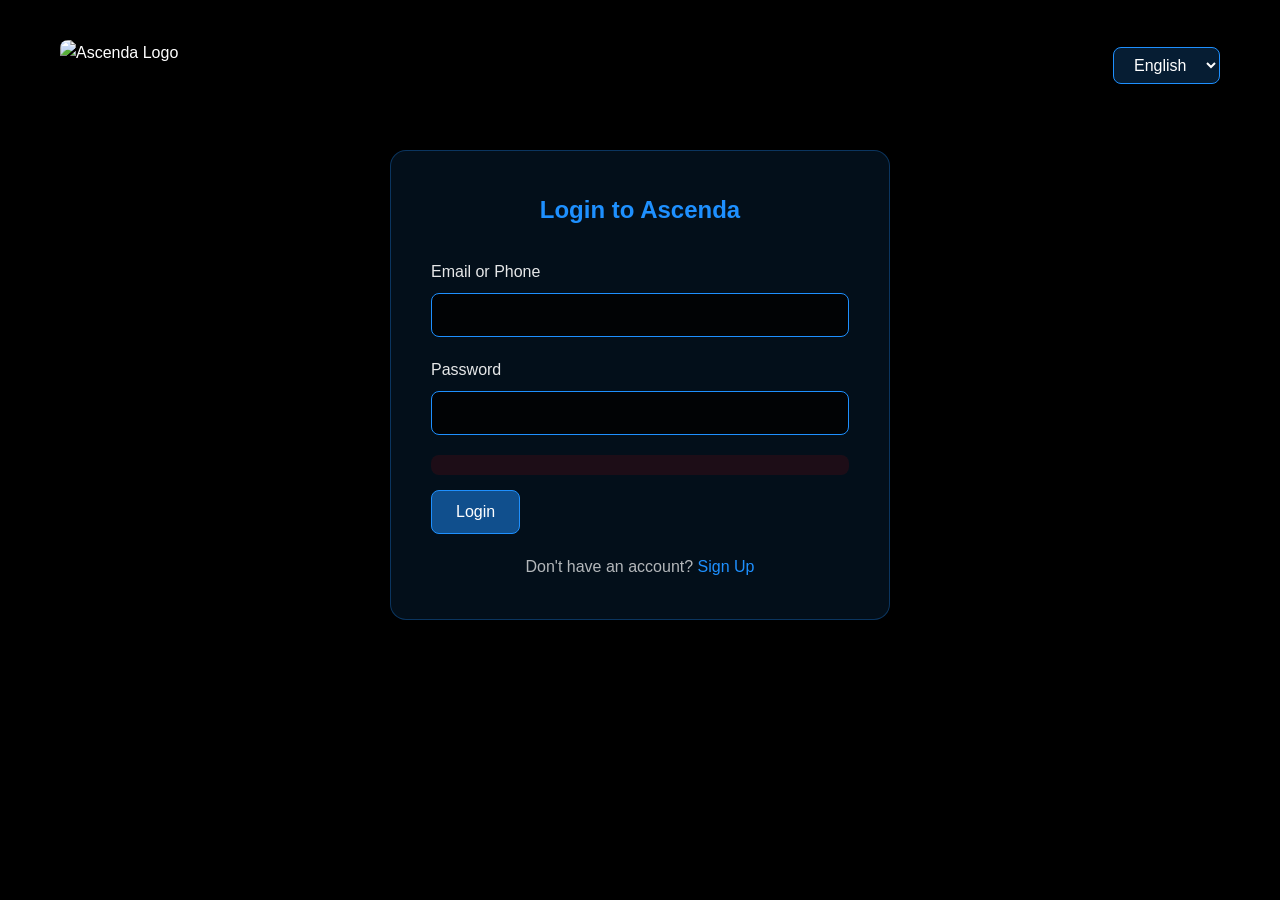
==== login.html @ f7abdd56 "Add files via upload" ====
<!DOCTYPE html>
<html lang="en">
<head>
    <meta charset="UTF-8">
    <meta name="viewport" content="width=device-width, initial-scale=1.0">
    <title>Login - Ascenda Marketplace</title>
    <link rel="stylesheet" href="style.css">
</head>
<body>
    <div class="container">
        <nav class="navbar">
            <img src="https://images.unsplash.com/photo-1612831663458-bde950c9763d?w=200" alt="Ascenda Logo" class="logo">
            <div class="nav-right">
                <select id="languageToggle" class="language-select">
                    <option value="en">English</option>
                    <option value="am">አማርኛ</option>
                </select>
            </div>
        </nav>

        <div class="form-container">
            <h2 id="loginTitle">Login to Ascenda</h2>
            <form id="loginForm">
                <div class="form-group">
                    <label for="emailOrPhone" id="emailOrPhoneLabel">Email or Phone</label>
                    <input type="text" id="emailOrPhone" required>
                </div>
                <div class="form-group">
                    <label for="password" id="loginPasswordLabel">Password</label>
                    <input type="password" id="password" required>
                </div>
                <div id="loginError" class="error-message"></div>
                <button type="submit" class="btn btn-primary" id="loginSubmitBtn">Login</button>
            </form>
            <p class="form-footer">
                <span id="noAccountText">Don't have an account?</span> <a href="signup.html" id="signupLink">Sign Up</a>
            </p>
        </div>
    </div>
    <script src="script.js"></script>
</body>
</html>
---- style.css ----
* {
    margin: 0;
    padding: 0;
    box-sizing: border-box;
    transition: all 0.3s ease;
}

body {
    background-color: #000000;
    color: #ffffff;
    font-family: -apple-system, BlinkMacSystemFont, 'Segoe UI', Roboto, Oxygen, Ubuntu, sans-serif;
    line-height: 1.6;
}

.container {
    max-width: 1200px;
    margin: 0 auto;
    padding: 20px;
}

/* Navigation */
.navbar {
    display: flex;
    justify-content: space-between;
    align-items: center;
    padding: 20px 0;
    margin-bottom: 40px;
}

.logo {
    height: 50px;
    width: auto;
    border-radius: 8px;
    transition: transform 0.3s ease;
}

.logo:hover {
    transform: scale(1.05);
    box-shadow: 0 0 20px rgba(30, 144, 255, 0.5);
}

.nav-right {
    display: flex;
    gap: 20px;
    align-items: center;
}

.profile-icon {
    width: 40px;
    height: 40px;
    border-radius: 50%;
    cursor: pointer;
    border: 2px solid transparent;
}

.profile-icon:hover {
    border-color: #1E90FF;
    transform: scale(1.1);
    box-shadow: 0 0 15px rgba(30, 144, 255, 0.5);
}

/* Language Select */
.language-select {
    background: rgba(30, 144, 255, 0.2);
    color: white;
    border: 1px solid #1E90FF;
    padding: 8px 16px;
    border-radius: 8px;
    cursor: pointer;
    font-size: 16px;
}

.language-select:hover {
    background: rgba(30, 144, 255, 0.4);
    box-shadow: 0 0 15px rgba(30, 144, 255, 0.3);
}

.language-select option {
    background: #000000;
    color: white;
}

/* Buttons */
.btn {
    padding: 12px 24px;
    border: none;
    border-radius: 8px;
    font-size: 16px;
    cursor: pointer;
    text-decoration: none;
    display: inline-block;
    transition: all 0.3s ease;
}

.btn-primary {
    background: rgba(30, 144, 255, 0.5);
    color: white;
    border: 1px solid #1E90FF;
}

.btn-primary:hover {
    background: rgba(30, 144, 255, 0.7);
    transform: scale(1.05);
    box-shadow: 0 0 20px rgba(30, 144, 255, 0.5);
}

.btn-secondary {
    background: transparent;
    color: white;
    border: 1px solid #1E90FF;
}

.btn-secondary:hover {
    background: rgba(30, 144, 255, 0.3);
    transform: scale(1.05);
    box-shadow: 0 0 20px rgba(30, 144, 255, 0.3);
}

.btn-outline {
    background: transparent;
    color: white;
    border: 1px solid white;
}

.btn-outline:hover {
    background: rgba(255, 255, 255, 0.1);
    transform: scale(1.05);
    box-shadow: 0 0 20px rgba(255, 255, 255, 0.3);
}

.btn-logout {
    background: rgba(255, 0, 0, 0.3);
    color: white;
    border: 1px solid #ff4444;
    padding: 8px 16px;
    border-radius: 8px;
    cursor: pointer;
}

.btn-logout:hover {
    background: rgba(255, 0, 0, 0.5);
    box-shadow: 0 0 15px rgba(255, 0, 0, 0.3);
}

/* Hero Section */
.hero {
    min-height: 500px;
    background-size: cover;
    background-position: center;
    border-radius: 16px;
    display: flex;
    align-items: center;
    justify-content: center;
    text-align: center;
    margin-bottom: 60px;
    position: relative;
    overflow: hidden;
}

.hero::before {
    content: '';
    position: absolute;
    top: 0;
    left: 0;
    right: 0;
    bottom: 0;
    background: rgba(30, 144, 255, 0.2);
    pointer-events: none;
}

.hero-content {
    position: relative;
    z-index: 1;
    padding: 40px;
}

.hero h1 {
    font-size: 48px;
    margin-bottom: 20px;
    text-shadow: 0 0 20px rgba(30, 144, 255, 0.5);
}

.hero h2 {
    font-size: 32px;
    margin-bottom: 20px;
    color: rgba(255, 255, 255, 0.9);
}

.hero p {
    font-size: 18px;
    margin-bottom: 30px;
    max-width: 600px;
    margin-left: auto;
    margin-right: auto;
}

.cta-buttons {
    display: flex;
    gap: 20px;
    justify-content: center;
    flex-wrap: wrap;
}

/* Features */
.features {
    display: grid;
    grid-template-columns: repeat(auto-fit, minmax(250px, 1fr));
    gap: 30px;
    margin-top: 60px;
}

.feature-card {
    background: rgba(30, 144, 255, 0.1);
    border: 1px solid rgba(30, 144, 255, 0.3);
    border-radius: 12px;
    padding: 30px;
    text-align: center;
    transition: all 0.3s ease;
}

.feature-card:hover {
    transform: translateY(-10px) scale(1.02);
    background: rgba(30, 144, 255, 0.2);
    box-shadow: 0 10px 30px rgba(30, 144, 255, 0.3);
    border-color: #1E90FF;
}

.feature-card h3 {
    font-size: 24px;
    margin-bottom: 15px;
    color: #1E90FF;
}

/* Forms */
.form-container {
    max-width: 500px;
    margin: 0 auto;
    background: rgba(30, 144, 255, 0.1);
    border: 1px solid rgba(30, 144, 255, 0.3);
    border-radius: 16px;
    padding: 40px;
}

.form-container h2 {
    text-align: center;
    margin-bottom: 30px;
    color: #1E90FF;
}

.form-group {
    margin-bottom: 20px;
}

.form-group label {
    display: block;
    margin-bottom: 8px;
    color: rgba(255, 255, 255, 0.9);
}

.form-group input,
.form-group select,
.form-group textarea {
    width: 100%;
    padding: 12px;
    background: rgba(0, 0, 0, 0.8);
    border: 1px solid #1E90FF;
    border-radius: 8px;
    color: white;
    font-size: 16px;
}

.form-group input:focus,
.form-group select:focus,
.form-group textarea:focus {
    outline: none;
    border-color: #1E90FF;
    box-shadow: 0 0 20px rgba(30, 144, 255, 0.5);
    background: rgba(0, 0, 0, 0.9);
}

.radio-group {
    display: flex;
    gap: 20px;
}

.radio-group label {
    display: flex;
    align-items: center;
    gap: 8px;
    cursor: pointer;
}

.radio-group input[type="radio"] {
    width: auto;
    margin-right: 5px;
}

/* Dashboard */
.dashboard {
    padding: 20px 0;
}

.profile-summary {
    background: rgba(30, 144, 255, 0.15);
    border: 1px solid #1E90FF;
    border-radius: 16px;
    padding: 30px;
    margin-bottom: 40px;
    text-align: center;
    transition: all 0.3s ease;
}

.profile-summary:hover {
    box-shadow: 0 0 30px rgba(30, 144, 255, 0.3);
    transform: scale(1.02);
}

.profile-summary h3 {
    font-size: 28px;
    margin-bottom: 15px;
    color: #1E90FF;
}

.dashboard-grid {
    display: grid;
    grid-template-columns: repeat(auto-fit, minmax(250px, 1fr));
    gap: 30px;
}

.dashboard-card {
    background: rgba(30, 144, 255, 0.1);
    border: 1px solid rgba(30, 144, 255, 0.3);
    border-radius: 12px;
    padding: 40px 20px;
    text-align: center;
    text-decoration: none;
    color: white;
    transition: all 0.3s ease;
}

.dashboard-card:hover {
    transform: scale(1.05);
    background: rgba(30, 144, 255, 0.2);
    box-shadow: 0 0 30px rgba(30, 144, 255, 0.4);
    border-color: #1E90FF;
}

.dashboard-card h4 {
    font-size: 20px;
    margin-bottom: 10px;
}

/* Products Grid */
.products-header {
    display: flex;
    justify-content: space-between;
    align-items: center;
    margin-bottom: 30px;
}

.products-grid {
    display: grid;
    grid-template-columns: repeat(auto-fill, minmax(280px, 1fr));
    gap: 30px;
}

.product-card {
    background: rgba(30, 144, 255, 0.1);
    border: 1px solid rgba(30, 144, 255, 0.3);
    border-radius: 12px;
    overflow: hidden;
    transition: all 0.3s ease;
}

.product-card:hover {
    transform: scale(1.03);
    box-shadow: 0 0 30px rgba(30, 144, 255, 0.4);
    border-color: #1E90FF;
}

.product-image {
    width: 100%;
    height: 200px;
    object-fit: cover;
}

.product-info {
    padding: 20px;
}

.product-info h3 {
    margin-bottom: 10px;
    color: #1E90FF;
}

.product-category {
    color: rgba(255, 255, 255, 0.6);
    font-size: 14px;
    margin-bottom: 10px;
}

.product-price {
    font-size: 20px;
    font-weight: bold;
    color: #1E90FF;
    margin: 15px 0;
}

.product-actions {
    display: flex;
    gap: 10px;
    margin-top: 15px;
}

.product-actions button {
    flex: 1;
    padding: 8px;
    background: rgba(30, 144, 255, 0.2);
    border: 1px solid #1E90FF;
    color: white;
    border-radius: 6px;
    cursor: pointer;
    transition: all 0.3s ease;
}

.product-actions button:hover {
    background: rgba(30, 144, 255, 0.4);
    transform: scale(1.05);
}

/* Marketplace Filters */
.marketplace-filters {
    margin-bottom: 30px;
}

.filter-group {
    display: flex;
    justify-content: space-between;
    align-items: center;
    flex-wrap: wrap;
    gap: 20px;
    margin-top: 20px;
}

.category-tabs {
    display: flex;
    gap: 10px;
    flex-wrap: wrap;
}

.filter-btn {
    padding: 8px 16px;
    background: rgba(30, 144, 255, 0.1);
    border: 1px solid #1E90FF;
    color: white;
    border-radius: 20px;
    cursor: pointer;
    transition: all 0.3s ease;
}

.filter-btn:hover,
.filter-btn.active {
    background: rgba(30, 144, 255, 0.4);
    transform: scale(1.05);
    box-shadow: 0 0 15px rgba(30, 144, 255, 0.3);
}

.sort-select {
    padding: 8px 16px;
    background: rgba(30, 144, 255, 0.1);
    border: 1px solid #1E90FF;
    color: white;
    border-radius: 8px;
    cursor: pointer;
}

/* Modal */
.modal {
    display: none;
    position: fixed;
    z-index: 1000;
    left: 0;
    top: 0;
    width: 100%;
    height: 100%;
    background-color: rgba(0, 0, 0, 0.9);
    animation: fadeIn 0.3s ease;
}

@keyframes fadeIn {
    from { opacity: 0; }
    to { opacity: 1; }
}

.modal-content {
    background: #000000;
    border: 2px solid #1E90FF;
    border-radius: 16px;
    margin: 5% auto;
    padding: 30px;
    width: 90%;
    max-width: 600px;
    position: relative;
    animation: slideIn 0.3s ease;
}

@keyframes slideIn {
    from {
        transform: translateY(-50px);
        opacity: 0;
    }
    to {
        transform: translateY(0);
        opacity: 1;
    }
}

.modal-lg {
    max-width: 800px;
}

.close {
    color: #1E90FF;
    float: right;
    font-size: 28px;
    font-weight: bold;
    cursor: pointer;
    transition: all 0.3s ease;
}

.close:hover {
    color: white;
    transform: scale(1.2);
}

/* Profile Page */
.profile-container {
    max-width: 800px;
    margin: 0 auto;
}

.profile-header {
    text-align: center;
    margin-bottom: 40px;
}

.profile-image-large {
    width: 150px;
    height: 150px;
    border-radius: 50%;
    border: 3px solid #1E90FF;
    margin-bottom: 20px;
    transition: all 0.3s ease;
}

.profile-image-large:hover {
    transform: scale(1.05);
    box-shadow: 0 0 30px rgba(30, 144, 255, 0.5);
}

.profile-details {
    background: rgba(30, 144, 255, 0.1);
    border: 1px solid #1E90FF;
    border-radius: 16px;
    padding: 30px;
    margin-bottom: 30px;
}

.detail-item {
    padding: 15px 0;
    border-bottom: 1px solid rgba(30, 144, 255, 0.3);
}

.detail-item:last-child {
    border-bottom: none;
}

.balance-highlight {
    background: rgba(30, 144, 255, 0.2);
    padding: 20px;
    border-radius: 8px;
    text-align: center;
    font-size: 20px;
}

.transaction-history {
    background: rgba(30, 144, 255, 0.1);
    border: 1px solid #1E90FF;
    border-radius: 16px;
    padding: 30px;
    margin-bottom: 30px;
}

.transaction-history h3 {
    margin-bottom: 20px;
    color: #1E90FF;
}

.transaction-item {
    padding: 15px;
    border-bottom: 1px solid rgba(30, 144, 255, 0.3);
    display: flex;
    justify-content: space-between;
}

.transaction-item:last-child {
    border-bottom: none;
}

/* Error Message */
.error-message {
    color: #ff4444;
    margin-bottom: 15px;
    text-align: center;
    padding: 10px;
    background: rgba(255, 0, 0, 0.1);
    border-radius: 8px;
}

/* Form Footer */
.form-footer {
    text-align: center;
    margin-top: 20px;
    color: rgba(255, 255, 255, 0.7);
}

.form-footer a {
    color: #1E90FF;
    text-decoration: none;
}

.form-footer a:hover {
    text-decoration: underline;
}

/* Responsive Design */
@media (max-width: 768px) {
    .hero h1 {
        font-size: 36px;
    }
    
    .hero h2 {
        font-size: 24px;
    }
    
    .navbar {
        flex-direction: column;
        gap: 20px;
    }
    
    .nav-right {
        width: 100%;
        justify-content: center;
    }
    
    .cta-buttons {
        flex-direction: column;
    }
    
    .btn {
        width: 100%;
        text-align: center;
    }
    
    .filter-group {
        flex-direction: column;
        align-items: stretch;
    }
    
    .category-tabs {
        justify-content: center;
    }
    
    .modal-content {
        width: 95%;
        margin: 10% auto;
        padding: 20px;
    }
}

/* Smooth Scroll */
html {
    scroll-behavior: smooth;
}

/* Custom Scrollbar */
::-webkit-scrollbar {
    width: 10px;
}

::-webkit-scrollbar-track {
    background: #000000;
}

::-webkit-scrollbar-thumb {
    background: #1E90FF;
    border-radius: 5px;
}

::-webkit-scrollbar-thumb:hover {
    background: rgba(30, 144, 255, 0.7);
}
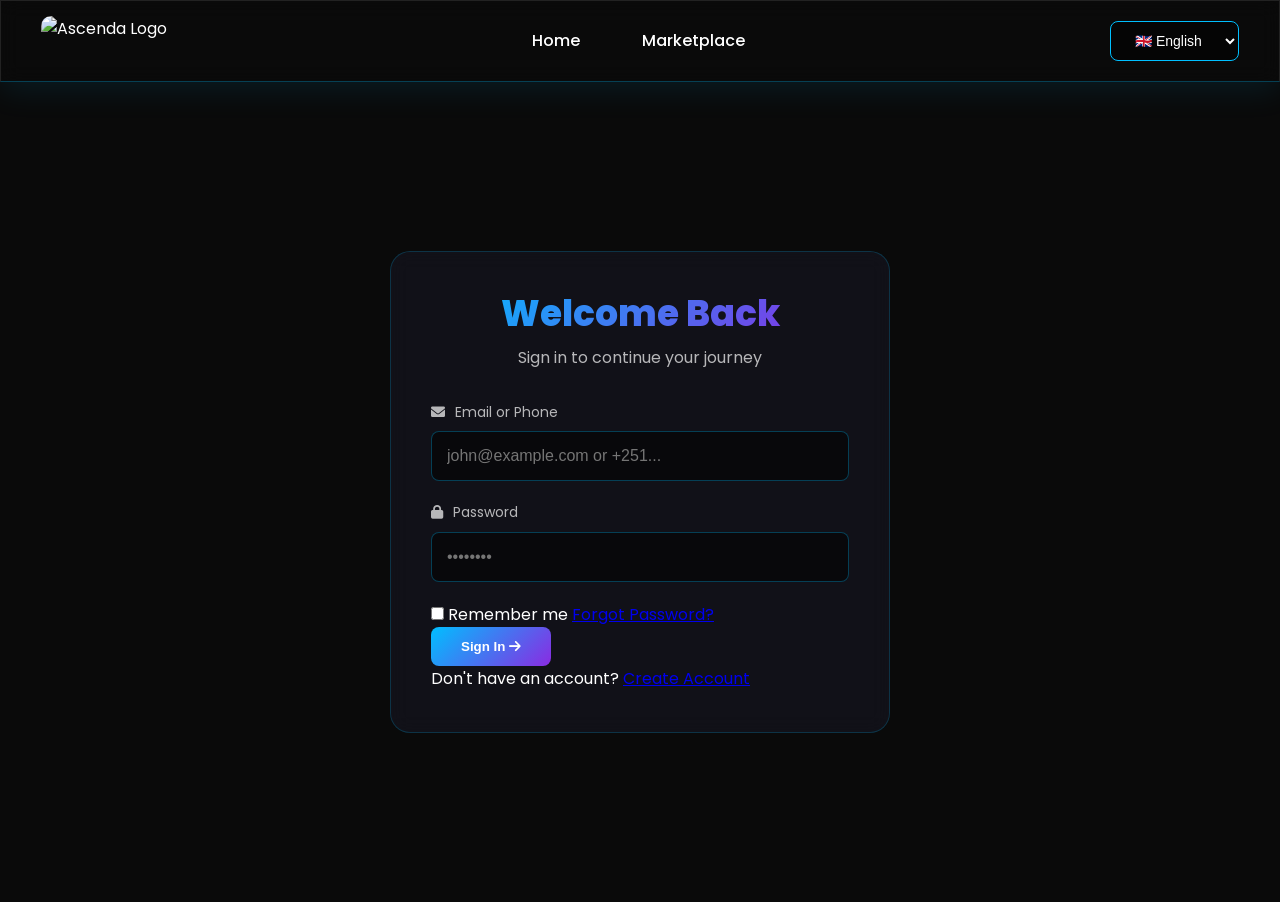
==== commit 01cc9953: "Add files via upload" ====
--- a/login.html
+++ b/login.html
@@ -5,38 +5,74 @@
     <meta name="viewport" content="width=device-width, initial-scale=1.0">
     <title>Login - Ascenda Marketplace</title>
     <link rel="stylesheet" href="style.css">
+    <link href="https://fonts.googleapis.com/css2?family=Poppins:wght@300;400;600;700;800&display=swap" rel="stylesheet">
+    <link rel="stylesheet" href="https://cdnjs.cloudflare.com/ajax/libs/font-awesome/6.0.0/css/all.min.css">
 </head>
-<body>
-    <div class="container">
-        <nav class="navbar">
-            <img src="https://images.unsplash.com/photo-1612831663458-bde950c9763d?w=200" alt="Ascenda Logo" class="logo">
+<body class="dark-theme">
+    <div class="gradient-bg"></div>
+
+    <nav class="navbar glass-effect">
+        <div class="nav-container">
+            <img src="https://images.unsplash.com/photo-1612831663458-bde950c9763d?w=200" alt="Ascenda Logo" class="logo neon-hover">
+            <div class="nav-links">
+                <a href="index.html" class="nav-link">Home</a>
+                <a href="marketplace.html" class="nav-link">Marketplace</a>
+            </div>
             <div class="nav-right">
-                <select id="languageToggle" class="language-select">
-                    <option value="en">English</option>
-                    <option value="am">አማርኛ</option>
+                <select id="languageToggle" class="neon-select">
+                    <option value="en">🇬🇧 English</option>
+                    <option value="am">🇪🇹 አማርኛ</option>
                 </select>
             </div>
-        </nav>
+        </div>
+    </nav>
 
-        <div class="form-container">
-            <h2 id="loginTitle">Login to Ascenda</h2>
-            <form id="loginForm">
+    <div class="auth-container">
+        <div class="auth-card futuristic-card">
+            <div class="auth-header">
+                <h1 class="gradient-text" id="loginTitle">Welcome Back</h1>
+                <p id="loginSubtitle">Sign in to continue your journey</p>
+            </div>
+
+            <form id="loginForm" class="auth-form">
                 <div class="form-group">
-                    <label for="emailOrPhone" id="emailOrPhoneLabel">Email or Phone</label>
-                    <input type="text" id="emailOrPhone" required>
+                    <label for="emailOrPhone">
+                        <i class="fas fa-envelope"></i>
+                        <span id="emailOrPhoneLabel">Email or Phone</span>
+                    </label>
+                    <input type="text" id="emailOrPhone" placeholder="john@example.com or +251..." required class="neon-input">
                 </div>
+
                 <div class="form-group">
-                    <label for="password" id="loginPasswordLabel">Password</label>
-                    <input type="password" id="password" required>
+                    <label for="password">
+                        <i class="fas fa-lock"></i>
+                        <span id="loginPasswordLabel">Password</span>
+                    </label>
+                    <input type="password" id="password" placeholder="••••••••" required class="neon-input">
                 </div>
+
+                <div class="form-options">
+                    <label class="checkbox-container">
+                        <input type="checkbox">
+                        <span id="rememberMe">Remember me</span>
+                    </label>
+                    <a href="#" class="neon-link" id="forgotPassword">Forgot Password?</a>
+                </div>
+
                 <div id="loginError" class="error-message"></div>
-                <button type="submit" class="btn btn-primary" id="loginSubmitBtn">Login</button>
+
+                <button type="submit" class="neon-btn-glow full-width" id="loginSubmitBtn">
+                    Sign In <i class="fas fa-arrow-right"></i>
+                </button>
+
+                <p class="auth-footer">
+                    <span id="noAccount">Don't have an account?</span>
+                    <a href="signup.html" class="neon-link" id="signupLink">Create Account</a>
+                </p>
             </form>
-            <p class="form-footer">
-                <span id="noAccountText">Don't have an account?</span> <a href="signup.html" id="signupLink">Sign Up</a>
-            </p>
         </div>
     </div>
+
     <script src="script.js"></script>
 </body>
 </html>
--- a/style.css
+++ b/style.css
@@ -1,387 +1,481 @@
+/* ===== FUTURISTIC THEME - ASCENDA MARKETPLACE ===== */
+:root {
+    --bg-dark: #0a0a0a;
+    --bg-darker: #050505;
+    --neon-blue: #00BFFF;
+    --neon-purple: #8A2BE2;
+    --neon-glow-blue: rgba(0, 191, 255, 0.3);
+    --neon-glow-purple: rgba(138, 43, 226, 0.3);
+    --card-bg: rgba(20, 20, 30, 0.7);
+    --text-primary: #ffffff;
+    --text-secondary: rgba(255, 255, 255, 0.7);
+    --gradient-1: linear-gradient(135deg, #00BFFF, #8A2BE2);
+    --gradient-2: linear-gradient(45deg, #8A2BE2, #00BFFF);
+    --glass-bg: rgba(255, 255, 255, 0.05);
+    --glass-border: rgba(255, 255, 255, 0.1);
+}
+
+/* ===== Global Styles ===== */
 * {
     margin: 0;
     padding: 0;
     box-sizing: border-box;
-    transition: all 0.3s ease;
 }
 
 body {
-    background-color: #000000;
-    color: #ffffff;
-    font-family: -apple-system, BlinkMacSystemFont, 'Segoe UI', Roboto, Oxygen, Ubuntu, sans-serif;
+    font-family: 'Poppins', 'Montserrat', sans-serif;
+    background-color: var(--bg-dark);
+    color: var(--text-primary);
     line-height: 1.6;
-}
-
-.container {
-    max-width: 1200px;
+    overflow-x: hidden;
+    position: relative;
+    min-height: 100vh;
+}
+
+/* Animated Gradient Background */
+.gradient-bg {
+    position: fixed;
+    top: 0;
+    left: 0;
+    width: 100%;
+    height: 100%;
+    z-index: -1;
+    overflow: hidden;
+}
+
+.gradient-sphere {
+    position: absolute;
+    width: 800px;
+    height: 800px;
+    background: radial-gradient(circle, rgba(0,191,255,0.1) 0%, rgba(138,43,226,0.05) 50%, transparent 70%);
+    border-radius: 50%;
+    top: -200px;
+    right: -200px;
+    animation: floatSphere 20s ease-in-out infinite;
+}
+
+.gradient-sphere-2 {
+    position: absolute;
+    width: 600px;
+    height: 600px;
+    background: radial-gradient(circle, rgba(138,43,226,0.1) 0%, rgba(0,191,255,0.05) 50%, transparent 70%);
+    border-radius: 50%;
+    bottom: -100px;
+    left: -100px;
+    animation: floatSphere 15s ease-in-out infinite reverse;
+}
+
+@keyframes floatSphere {
+    0%, 100% { transform: translate(0, 0) scale(1); }
+    25% { transform: translate(50px, 50px) scale(1.1); }
+    50% { transform: translate(100px, -50px) scale(0.9); }
+    75% { transform: translate(-50px, 100px) scale(1.05); }
+}
+
+/* ===== Glass Effect & Cards ===== */
+.glass-effect {
+    background: var(--glass-bg);
+    backdrop-filter: blur(10px);
+    border: 1px solid var(--glass-border);
+    box-shadow: 0 8px 32px 0 rgba(0, 191, 255, 0.1);
+}
+
+.futuristic-card {
+    background: var(--card-bg);
+    backdrop-filter: blur(10px);
+    border: 1px solid rgba(0, 191, 255, 0.2);
+    border-radius: 20px;
+    padding: 30px;
+    transition: all 0.4s ease;
+    position: relative;
+    overflow: hidden;
+}
+
+.futuristic-card::before {
+    content: '';
+    position: absolute;
+    top: -2px;
+    left: -2px;
+    right: -2px;
+    bottom: -2px;
+    background: var(--gradient-1);
+    border-radius: 22px;
+    opacity: 0;
+    z-index: -1;
+    transition: opacity 0.4s ease;
+}
+
+.futuristic-card:hover {
+    transform: translateY(-10px) scale(1.02);
+    border-color: transparent;
+    box-shadow: 0 0 30px var(--neon-glow-blue), 0 0 60px var(--neon-glow-purple);
+}
+
+.futuristic-card:hover::before {
+    opacity: 1;
+}
+
+/* ===== Navigation ===== */
+.navbar {
+    position: sticky;
+    top: 0;
+    z-index: 1000;
+    padding: 15px 0;
+    backdrop-filter: blur(10px);
+    background: rgba(10, 10, 10, 0.8);
+    border-bottom: 1px solid rgba(0, 191, 255, 0.3);
+}
+
+.nav-container {
+    max-width: 1400px;
     margin: 0 auto;
-    padding: 20px;
-}
-
-/* Navigation */
-.navbar {
     display: flex;
     justify-content: space-between;
     align-items: center;
-    padding: 20px 0;
-    margin-bottom: 40px;
+    padding: 0 40px;
 }
 
 .logo {
     height: 50px;
-    width: auto;
-    border-radius: 8px;
-    transition: transform 0.3s ease;
-}
-
-.logo:hover {
+    border-radius: 10px;
+    transition: all 0.3s ease;
+}
+
+.neon-hover:hover {
+    filter: drop-shadow(0 0 20px var(--neon-blue));
     transform: scale(1.05);
-    box-shadow: 0 0 20px rgba(30, 144, 255, 0.5);
-}
-
-.nav-right {
-    display: flex;
-    gap: 20px;
-    align-items: center;
-}
-
-.profile-icon {
-    width: 40px;
-    height: 40px;
-    border-radius: 50%;
-    cursor: pointer;
-    border: 2px solid transparent;
-}
-
-.profile-icon:hover {
-    border-color: #1E90FF;
-    transform: scale(1.1);
-    box-shadow: 0 0 15px rgba(30, 144, 255, 0.5);
-}
-
-/* Language Select */
-.language-select {
-    background: rgba(30, 144, 255, 0.2);
-    color: white;
-    border: 1px solid #1E90FF;
+}
+
+.nav-links {
+    display: flex;
+    gap: 30px;
+}
+
+.nav-link {
+    color: var(--text-primary);
+    text-decoration: none;
+    font-weight: 500;
     padding: 8px 16px;
     border-radius: 8px;
-    cursor: pointer;
-    font-size: 16px;
-}
-
-.language-select:hover {
-    background: rgba(30, 144, 255, 0.4);
-    box-shadow: 0 0 15px rgba(30, 144, 255, 0.3);
-}
-
-.language-select option {
-    background: #000000;
+    transition: all 0.3s ease;
+    position: relative;
+}
+
+.nav-link::after {
+    content: '';
+    position: absolute;
+    bottom: 0;
+    left: 50%;
+    transform: translateX(-50%);
+    width: 0;
+    height: 2px;
+    background: var(--gradient-1);
+    transition: width 0.3s ease;
+}
+
+.nav-link:hover::after,
+.nav-link.active::after {
+    width: 80%;
+}
+
+.nav-link:hover,
+.nav-link.active {
+    color: var(--neon-blue);
+    text-shadow: 0 0 10px var(--neon-blue);
+}
+
+/* ===== Neon Buttons ===== */
+.neon-btn {
+    background: transparent;
+    border: 2px solid var(--neon-blue);
+    color: var(--neon-blue);
+    padding: 10px 24px;
+    border-radius: 8px;
+    font-weight: 600;
+    text-decoration: none;
+    transition: all 0.3s ease;
+    display: inline-block;
+}
+
+.neon-btn:hover {
+    background: var(--neon-blue);
+    color: var(--bg-dark);
+    box-shadow: 0 0 30px var(--neon-blue);
+    transform: scale(1.05);
+}
+
+.neon-btn-glow {
+    background: var(--gradient-1);
+    border: none;
     color: white;
-}
-
-/* Buttons */
-.btn {
-    padding: 12px 24px;
-    border: none;
+    padding: 12px 30px;
     border-radius: 8px;
-    font-size: 16px;
-    cursor: pointer;
+    font-weight: 600;
     text-decoration: none;
+    transition: all 0.3s ease;
     display: inline-block;
-    transition: all 0.3s ease;
-}
-
-.btn-primary {
-    background: rgba(30, 144, 255, 0.5);
-    color: white;
-    border: 1px solid #1E90FF;
-}
-
-.btn-primary:hover {
-    background: rgba(30, 144, 255, 0.7);
-    transform: scale(1.05);
-    box-shadow: 0 0 20px rgba(30, 144, 255, 0.5);
-}
-
-.btn-secondary {
-    background: transparent;
-    color: white;
-    border: 1px solid #1E90FF;
-}
-
-.btn-secondary:hover {
-    background: rgba(30, 144, 255, 0.3);
-    transform: scale(1.05);
-    box-shadow: 0 0 20px rgba(30, 144, 255, 0.3);
-}
-
-.btn-outline {
-    background: transparent;
-    color: white;
-    border: 1px solid white;
-}
-
-.btn-outline:hover {
-    background: rgba(255, 255, 255, 0.1);
-    transform: scale(1.05);
-    box-shadow: 0 0 20px rgba(255, 255, 255, 0.3);
-}
-
-.btn-logout {
-    background: rgba(255, 0, 0, 0.3);
-    color: white;
-    border: 1px solid #ff4444;
-    padding: 8px 16px;
-    border-radius: 8px;
-    cursor: pointer;
-}
-
-.btn-logout:hover {
-    background: rgba(255, 0, 0, 0.5);
-    box-shadow: 0 0 15px rgba(255, 0, 0, 0.3);
-}
-
-/* Hero Section */
-.hero {
-    min-height: 500px;
-    background-size: cover;
-    background-position: center;
-    border-radius: 16px;
-    display: flex;
-    align-items: center;
-    justify-content: center;
-    text-align: center;
-    margin-bottom: 60px;
     position: relative;
     overflow: hidden;
 }
 
-.hero::before {
+.neon-btn-glow::before {
     content: '';
     position: absolute;
     top: 0;
+    left: -100%;
+    width: 100%;
+    height: 100%;
+    background: linear-gradient(90deg, transparent, rgba(255,255,255,0.2), transparent);
+    transition: left 0.5s ease;
+}
+
+.neon-btn-glow:hover {
+    transform: scale(1.05);
+    box-shadow: 0 0 30px var(--neon-blue), 0 0 60px var(--neon-purple);
+}
+
+.neon-btn-glow:hover::before {
+    left: 100%;
+}
+
+.neon-btn-outline {
+    background: transparent;
+    border: 2px solid transparent;
+    border-image: var(--gradient-1);
+    border-image-slice: 1;
+    color: white;
+    padding: 10px 24px;
+    border-radius: 8px;
+    font-weight: 600;
+    text-decoration: none;
+    transition: all 0.3s ease;
+    display: inline-block;
+}
+
+.neon-btn-outline:hover {
+    border-color: var(--neon-blue);
+    box-shadow: 0 0 20px var(--neon-blue);
+    transform: scale(1.05);
+}
+
+/* ===== Hero Section ===== */
+.hero-section {
+    max-width: 1400px;
+    margin: 40px auto;
+    padding: 0 40px;
+    display: grid;
+    grid-template-columns: 1fr 1fr;
+    gap: 60px;
+    align-items: center;
+}
+
+.hero-content {
+    animation: fadeInUp 1s ease;
+}
+
+.hero-badge {
+    display: inline-block;
+    padding: 8px 16px;
+    background: rgba(0, 191, 255, 0.1);
+    border: 1px solid var(--neon-blue);
+    border-radius: 50px;
+    margin-bottom: 20px;
+    font-size: 14px;
+}
+
+.gradient-text {
+    background: var(--gradient-1);
+    -webkit-background-clip: text;
+    -webkit-text-fill-color: transparent;
+    background-clip: text;
+    font-size: 52px;
+    font-weight: 800;
+    line-height: 1.2;
+    margin-bottom: 10px;
+}
+
+.hero-subtitle {
+    font-size: 24px;
+    color: var(--text-secondary);
+    margin-bottom: 20px;
+}
+
+.hero-description {
+    font-size: 18px;
+    color: var(--text-secondary);
+    margin-bottom: 30px;
+    max-width: 600px;
+}
+
+.hero-cta {
+    display: flex;
+    gap: 20px;
+    margin-bottom: 40px;
+}
+
+.hero-stats {
+    display: flex;
+    gap: 40px;
+}
+
+.stat-item {
+    text-align: center;
+}
+
+.stat-number {
+    font-size: 32px;
+    font-weight: 700;
+    display: block;
+    color: var(--neon-blue);
+    text-shadow: 0 0 20px var(--neon-blue);
+}
+
+.stat-label {
+    font-size: 14px;
+    color: var(--text-secondary);
+}
+
+.hero-image {
+    position: relative;
+    animation: float 6s ease-in-out infinite;
+}
+
+.hero-image img {
+    width: 100%;
+    border-radius: 20px;
+    box-shadow: 0 0 50px var(--neon-glow-blue);
+}
+
+.hero-image-glow {
+    position: absolute;
+    top: 0;
     left: 0;
-    right: 0;
-    bottom: 0;
-    background: rgba(30, 144, 255, 0.2);
-    pointer-events: none;
-}
-
-.hero-content {
-    position: relative;
-    z-index: 1;
-    padding: 40px;
-}
-
-.hero h1 {
+    width: 100%;
+    height: 100%;
+    background: var(--gradient-1);
+    opacity: 0.2;
+    filter: blur(40px);
+    z-index: -1;
+}
+
+@keyframes float {
+    0%, 100% { transform: translateY(0); }
+    50% { transform: translateY(-20px); }
+}
+
+@keyframes fadeInUp {
+    from {
+        opacity: 0;
+        transform: translateY(30px);
+    }
+    to {
+        opacity: 1;
+        transform: translateY(0);
+    }
+}
+
+/* ===== Features Section ===== */
+.features-section {
+    max-width: 1400px;
+    margin: 100px auto;
+    padding: 0 40px;
+    text-align: center;
+}
+
+.section-title {
     font-size: 48px;
     margin-bottom: 20px;
-    text-shadow: 0 0 20px rgba(30, 144, 255, 0.5);
-}
-
-.hero h2 {
+}
+
+.section-subtitle {
+    font-size: 18px;
+    color: var(--text-secondary);
+    margin-bottom: 60px;
+}
+
+.features-grid {
+    display: grid;
+    grid-template-columns: repeat(auto-fit, minmax(280px, 1fr));
+    gap: 30px;
+}
+
+.feature-card {
+    padding: 40px 30px;
+    text-align: center;
+    background: var(--card-bg);
+    border-radius: 20px;
+    border: 1px solid rgba(0, 191, 255, 0.2);
+    transition: all 0.4s ease;
+}
+
+.feature-card:hover {
+    transform: translateY(-15px);
+    border-color: var(--neon-blue);
+    box-shadow: 0 0 40px var(--neon-glow-blue);
+}
+
+.feature-icon {
+    width: 80px;
+    height: 80px;
+    margin: 0 auto 20px;
+    background: var(--gradient-1);
+    border-radius: 50%;
+    display: flex;
+    align-items: center;
+    justify-content: center;
     font-size: 32px;
-    margin-bottom: 20px;
-    color: rgba(255, 255, 255, 0.9);
-}
-
-.hero p {
-    font-size: 18px;
-    margin-bottom: 30px;
-    max-width: 600px;
-    margin-left: auto;
-    margin-right: auto;
-}
-
-.cta-buttons {
-    display: flex;
-    gap: 20px;
-    justify-content: center;
-    flex-wrap: wrap;
-}
-
-/* Features */
-.features {
-    display: grid;
-    grid-template-columns: repeat(auto-fit, minmax(250px, 1fr));
-    gap: 30px;
-    margin-top: 60px;
-}
-
-.feature-card {
-    background: rgba(30, 144, 255, 0.1);
-    border: 1px solid rgba(30, 144, 255, 0.3);
-    border-radius: 12px;
-    padding: 30px;
-    text-align: center;
-    transition: all 0.3s ease;
-}
-
-.feature-card:hover {
-    transform: translateY(-10px) scale(1.02);
-    background: rgba(30, 144, 255, 0.2);
-    box-shadow: 0 10px 30px rgba(30, 144, 255, 0.3);
-    border-color: #1E90FF;
+    color: white;
+    transition: all 0.3s ease;
+}
+
+.feature-card:hover .feature-icon {
+    transform: scale(1.1) rotate(360deg);
+    box-shadow: 0 0 30px var(--neon-blue);
 }
 
 .feature-card h3 {
     font-size: 24px;
     margin-bottom: 15px;
-    color: #1E90FF;
-}
-
-/* Forms */
-.form-container {
-    max-width: 500px;
-    margin: 0 auto;
-    background: rgba(30, 144, 255, 0.1);
-    border: 1px solid rgba(30, 144, 255, 0.3);
-    border-radius: 16px;
-    padding: 40px;
-}
-
-.form-container h2 {
-    text-align: center;
-    margin-bottom: 30px;
-    color: #1E90FF;
-}
-
-.form-group {
-    margin-bottom: 20px;
-}
-
-.form-group label {
-    display: block;
-    margin-bottom: 8px;
-    color: rgba(255, 255, 255, 0.9);
-}
-
-.form-group input,
-.form-group select,
-.form-group textarea {
-    width: 100%;
-    padding: 12px;
-    background: rgba(0, 0, 0, 0.8);
-    border: 1px solid #1E90FF;
-    border-radius: 8px;
     color: white;
-    font-size: 16px;
-}
-
-.form-group input:focus,
-.form-group select:focus,
-.form-group textarea:focus {
-    outline: none;
-    border-color: #1E90FF;
-    box-shadow: 0 0 20px rgba(30, 144, 255, 0.5);
-    background: rgba(0, 0, 0, 0.9);
-}
-
-.radio-group {
-    display: flex;
-    gap: 20px;
-}
-
-.radio-group label {
-    display: flex;
-    align-items: center;
-    gap: 8px;
-    cursor: pointer;
-}
-
-.radio-group input[type="radio"] {
-    width: auto;
-    margin-right: 5px;
-}
-
-/* Dashboard */
-.dashboard {
-    padding: 20px 0;
-}
-
-.profile-summary {
-    background: rgba(30, 144, 255, 0.15);
-    border: 1px solid #1E90FF;
-    border-radius: 16px;
-    padding: 30px;
-    margin-bottom: 40px;
-    text-align: center;
-    transition: all 0.3s ease;
-}
-
-.profile-summary:hover {
-    box-shadow: 0 0 30px rgba(30, 144, 255, 0.3);
-    transform: scale(1.02);
-}
-
-.profile-summary h3 {
-    font-size: 28px;
-    margin-bottom: 15px;
-    color: #1E90FF;
-}
-
-.dashboard-grid {
-    display: grid;
-    grid-template-columns: repeat(auto-fit, minmax(250px, 1fr));
-    gap: 30px;
-}
-
-.dashboard-card {
-    background: rgba(30, 144, 255, 0.1);
-    border: 1px solid rgba(30, 144, 255, 0.3);
-    border-radius: 12px;
-    padding: 40px 20px;
-    text-align: center;
-    text-decoration: none;
-    color: white;
-    transition: all 0.3s ease;
-}
-
-.dashboard-card:hover {
-    transform: scale(1.05);
-    background: rgba(30, 144, 255, 0.2);
-    box-shadow: 0 0 30px rgba(30, 144, 255, 0.4);
-    border-color: #1E90FF;
-}
-
-.dashboard-card h4 {
-    font-size: 20px;
-    margin-bottom: 10px;
-}
-
-/* Products Grid */
-.products-header {
-    display: flex;
-    justify-content: space-between;
-    align-items: center;
-    margin-bottom: 30px;
-}
-
+}
+
+.feature-card p {
+    color: var(--text-secondary);
+    line-height: 1.6;
+}
+
+/* ===== Marketplace Grid ===== */
 .products-grid {
     display: grid;
     grid-template-columns: repeat(auto-fill, minmax(280px, 1fr));
     gap: 30px;
+    padding: 20px 0;
 }
 
 .product-card {
-    background: rgba(30, 144, 255, 0.1);
-    border: 1px solid rgba(30, 144, 255, 0.3);
-    border-radius: 12px;
+    background: var(--card-bg);
+    border-radius: 16px;
     overflow: hidden;
-    transition: all 0.3s ease;
+    border: 1px solid rgba(0, 191, 255, 0.2);
+    transition: all 0.4s ease;
+    position: relative;
 }
 
 .product-card:hover {
-    transform: scale(1.03);
-    box-shadow: 0 0 30px rgba(30, 144, 255, 0.4);
-    border-color: #1E90FF;
+    transform: translateY(-10px) scale(1.02);
+    border-color: var(--neon-blue);
+    box-shadow: 0 0 30px var(--neon-glow-blue), 0 0 60px var(--neon-glow-purple);
 }
 
 .product-image {
     width: 100%;
     height: 200px;
     object-fit: cover;
+    transition: transform 0.6s ease;
+}
+
+.product-card:hover .product-image {
+    transform: scale(1.1);
 }
 
 .product-info {
@@ -389,48 +483,35 @@
 }
 
 .product-info h3 {
+    font-size: 18px;
+    margin-bottom: 8px;
+    color: white;
+}
+
+.product-category {
+    font-size: 14px;
+    color: var(--neon-blue);
+    margin-bottom: 8px;
+}
+
+.product-seller {
+    font-size: 14px;
+    color: var(--text-secondary);
     margin-bottom: 10px;
-    color: #1E90FF;
-}
-
-.product-category {
-    color: rgba(255, 255, 255, 0.6);
-    font-size: 14px;
-    margin-bottom: 10px;
 }
 
 .product-price {
-    font-size: 20px;
-    font-weight: bold;
-    color: #1E90FF;
+    font-size: 24px;
+    font-weight: 700;
+    color: var(--neon-purple);
     margin: 15px 0;
 }
 
-.product-actions {
-    display: flex;
-    gap: 10px;
-    margin-top: 15px;
-}
-
-.product-actions button {
-    flex: 1;
-    padding: 8px;
-    background: rgba(30, 144, 255, 0.2);
-    border: 1px solid #1E90FF;
-    color: white;
-    border-radius: 6px;
-    cursor: pointer;
-    transition: all 0.3s ease;
-}
-
-.product-actions button:hover {
-    background: rgba(30, 144, 255, 0.4);
-    transform: scale(1.05);
-}
-
-/* Marketplace Filters */
-.marketplace-filters {
-    margin-bottom: 30px;
+/* ===== Filters Section ===== */
+.filters-section {
+    max-width: 1400px;
+    margin: 30px auto;
+    padding: 20px 30px;
 }
 
 .filter-group {
@@ -439,227 +520,602 @@
     align-items: center;
     flex-wrap: wrap;
     gap: 20px;
-    margin-top: 20px;
-}
-
-.category-tabs {
+}
+
+.category-filters {
     display: flex;
     gap: 10px;
     flex-wrap: wrap;
 }
 
 .filter-btn {
-    padding: 8px 16px;
-    background: rgba(30, 144, 255, 0.1);
-    border: 1px solid #1E90FF;
+    padding: 10px 20px;
+    background: transparent;
+    border: 1px solid var(--neon-blue);
     color: white;
-    border-radius: 20px;
+    border-radius: 30px;
     cursor: pointer;
     transition: all 0.3s ease;
+    font-size: 14px;
 }
 
 .filter-btn:hover,
 .filter-btn.active {
-    background: rgba(30, 144, 255, 0.4);
+    background: var(--gradient-1);
+    border-color: transparent;
+    box-shadow: 0 0 20px var(--neon-blue);
     transform: scale(1.05);
-    box-shadow: 0 0 15px rgba(30, 144, 255, 0.3);
-}
-
-.sort-select {
-    padding: 8px 16px;
-    background: rgba(30, 144, 255, 0.1);
-    border: 1px solid #1E90FF;
+}
+
+.sort-options {
+    display: flex;
+    gap: 15px;
+    align-items: center;
+}
+
+.neon-select {
+    background: rgba(0, 0, 0, 0.5);
+    border: 1px solid var(--neon-blue);
     color: white;
+    padding: 10px 20px;
     border-radius: 8px;
     cursor: pointer;
-}
-
-/* Modal */
+    font-size: 14px;
+    transition: all 0.3s ease;
+}
+
+.neon-select:hover,
+.neon-select:focus {
+    border-color: var(--neon-purple);
+    box-shadow: 0 0 20px var(--neon-glow-purple);
+    outline: none;
+}
+
+/* ===== Forms ===== */
+.auth-container {
+    min-height: calc(100vh - 80px);
+    display: flex;
+    align-items: center;
+    justify-content: center;
+    padding: 40px 20px;
+}
+
+.auth-card {
+    max-width: 500px;
+    width: 100%;
+    padding: 40px;
+}
+
+.auth-header {
+    text-align: center;
+    margin-bottom: 30px;
+}
+
+.auth-header h1 {
+    font-size: 36px;
+    margin-bottom: 10px;
+}
+
+.auth-header p {
+    color: var(--text-secondary);
+}
+
+.form-group {
+    margin-bottom: 20px;
+}
+
+.form-group label {
+    display: flex;
+    align-items: center;
+    gap: 10px;
+    margin-bottom: 8px;
+    color: var(--text-secondary);
+    font-size: 14px;
+}
+
+.neon-input {
+    width: 100%;
+    padding: 15px;
+    background: rgba(0, 0, 0, 0.5);
+    border: 1px solid rgba(0, 191, 255, 0.3);
+    border-radius: 8px;
+    color: white;
+    font-size: 16px;
+    transition: all 0.3s ease;
+}
+
+.neon-input:focus {
+    outline: none;
+    border-color: var(--neon-blue);
+    box-shadow: 0 0 30px var(--neon-glow-blue);
+    background: rgba(0, 0, 0, 0.7);
+}
+
+.neon-input:hover {
+    border-color: var(--neon-purple);
+}
+
+/* Role Selector */
+.role-selector {
+    display: grid;
+    grid-template-columns: 1fr 1fr;
+    gap: 15px;
+    margin-top: 5px;
+}
+
+.role-card {
+    position: relative;
+    cursor: pointer;
+}
+
+.role-card input[type="radio"] {
+    position: absolute;
+    opacity: 0;
+}
+
+.role-content {
+    padding: 20px;
+    background: rgba(0, 0, 0, 0.3);
+    border: 1px solid rgba(0, 191, 255, 0.3);
+    border-radius: 12px;
+    text-align: center;
+    transition: all 0.3s ease;
+}
+
+.role-content i {
+    font-size: 32px;
+    color: var(--neon-blue);
+    margin-bottom: 10px;
+}
+
+.role-content span {
+    display: block;
+    font-weight: 600;
+    margin-bottom: 5px;
+}
+
+.role-content small {
+    color: var(--text-secondary);
+    font-size: 12px;
+}
+
+.role-card input[type="radio"]:checked + .role-content {
+    border-color: var(--neon-blue);
+    box-shadow: 0 0 30px var(--neon-glow-blue);
+    background: rgba(0, 191, 255, 0.1);
+    transform: scale(1.05);
+}
+
+/* OTP Input */
+.otp-container {
+    display: flex;
+    justify-content: center;
+    margin: 30px 0;
+}
+
+.otp-input {
+    width: 200px;
+    padding: 20px;
+    font-size: 48px;
+    text-align: center;
+    background: rgba(0, 0, 0, 0.5);
+    border: 2px solid var(--neon-blue);
+    border-radius: 16px;
+    color: white;
+    font-weight: 700;
+    letter-spacing: 10px;
+}
+
+/* ===== Dashboard ===== */
+.dashboard-container {
+    max-width: 1400px;
+    margin: 40px auto;
+    padding: 0 40px;
+}
+
+.welcome-banner {
+    display: flex;
+    justify-content: space-between;
+    align-items: center;
+    padding: 40px;
+    margin-bottom: 40px;
+}
+
+.welcome-content h1 {
+    font-size: 36px;
+    margin-bottom: 10px;
+}
+
+.balance-card {
+    text-align: right;
+    padding: 20px;
+    background: rgba(0, 191, 255, 0.1);
+    border-radius: 16px;
+    border: 1px solid var(--neon-blue);
+}
+
+.balance-card h2 {
+    font-size: 48px;
+    color: var(--neon-blue);
+    text-shadow: 0 0 20px var(--neon-blue);
+}
+
+.stats-grid {
+    display: grid;
+    grid-template-columns: repeat(auto-fit, minmax(200px, 1fr));
+    gap: 20px;
+    margin-bottom: 40px;
+}
+
+.stat-card {
+    display: flex;
+    align-items: center;
+    gap: 20px;
+    padding: 25px;
+}
+
+.stat-card i {
+    font-size: 40px;
+    color: var(--neon-purple);
+}
+
+.stat-card h3 {
+    font-size: 28px;
+    color: var(--neon-blue);
+}
+
+.stat-card p {
+    color: var(--text-secondary);
+    font-size: 14px;
+}
+
+.quick-actions-grid {
+    display: grid;
+    grid-template-columns: repeat(auto-fit, minmax(250px, 1fr));
+    gap: 20px;
+    margin-bottom: 40px;
+}
+
+.action-card {
+    text-align: center;
+    padding: 30px;
+    text-decoration: none;
+    color: white;
+}
+
+.action-card i {
+    font-size: 40px;
+    color: var(--neon-blue);
+    margin-bottom: 15px;
+}
+
+.action-card h4 {
+    font-size: 20px;
+    margin-bottom: 8px;
+}
+
+.action-card p {
+    color: var(--text-secondary);
+    font-size: 14px;
+}
+
+/* ===== Profile Page ===== */
+.profile-container {
+    max-width: 1400px;
+    margin: 40px auto;
+    padding: 0 40px;
+}
+
+.profile-grid {
+    display: grid;
+    grid-template-columns: 300px 1fr;
+    gap: 30px;
+}
+
+.profile-card {
+    text-align: center;
+    padding: 30px;
+}
+
+.profile-image-container {
+    position: relative;
+    width: 150px;
+    height: 150px;
+    margin: 0 auto 20px;
+}
+
+.profile-image-large {
+    width: 100%;
+    height: 100%;
+    border-radius: 50%;
+    border: 3px solid var(--neon-blue);
+    object-fit: cover;
+}
+
+.change-photo-btn {
+    position: absolute;
+    bottom: 5px;
+    right: 5px;
+    width: 40px;
+    height: 40px;
+    border-radius: 50%;
+    background: var(--gradient-1);
+    border: none;
+    color: white;
+    cursor: pointer;
+    transition: all 0.3s ease;
+}
+
+.change-photo-btn:hover {
+    transform: scale(1.1);
+    box-shadow: 0 0 20px var(--neon-blue);
+}
+
+.profile-badge {
+    margin-top: 15px;
+    color: var(--neon-blue);
+}
+
+.profile-badge i {
+    margin-right: 5px;
+}
+
+.stats-card {
+    padding: 25px;
+    margin-top: 20px;
+}
+
+.stats-card h3 {
+    margin-bottom: 20px;
+    color: var(--neon-blue);
+}
+
+.stats-card .stat-item {
+    display: flex;
+    justify-content: space-between;
+    padding: 15px 0;
+    border-bottom: 1px solid rgba(255,255,255,0.1);
+}
+
+.info-card {
+    padding: 30px;
+    margin-bottom: 30px;
+}
+
+.info-card h3 {
+    margin-bottom: 25px;
+    color: var(--neon-blue);
+}
+
+.info-grid {
+    display: grid;
+    grid-template-columns: repeat(2, 1fr);
+    gap: 20px;
+    margin-bottom: 30px;
+}
+
+.info-item label {
+    display: block;
+    color: var(--text-secondary);
+    font-size: 14px;
+    margin-bottom: 5px;
+}
+
+.info-item p {
+    font-size: 16px;
+    font-weight: 500;
+}
+
+.balance-amount {
+    font-size: 24px;
+    color: var(--neon-purple);
+    font-weight: 700;
+}
+
+.transaction-card {
+    padding: 30px;
+}
+
+.transaction-card h3 {
+    margin-bottom: 20px;
+    color: var(--neon-blue);
+}
+
+.transaction-item {
+    display: flex;
+    justify-content: space-between;
+    padding: 15px 0;
+    border-bottom: 1px solid rgba(255,255,255,0.1);
+}
+
+.transaction-item:last-child {
+    border-bottom: none;
+}
+
+/* ===== Modal ===== */
 .modal {
     display: none;
     position: fixed;
-    z-index: 1000;
+    z-index: 2000;
+    top: 0;
     left: 0;
-    top: 0;
     width: 100%;
     height: 100%;
-    background-color: rgba(0, 0, 0, 0.9);
+    background: rgba(0, 0, 0, 0.9);
+    backdrop-filter: blur(10px);
     animation: fadeIn 0.3s ease;
 }
 
-@keyframes fadeIn {
-    from { opacity: 0; }
-    to { opacity: 1; }
-}
-
 .modal-content {
-    background: #000000;
-    border: 2px solid #1E90FF;
-    border-radius: 16px;
-    margin: 5% auto;
-    padding: 30px;
+    position: relative;
+    max-width: 600px;
     width: 90%;
-    max-width: 600px;
-    position: relative;
-    animation: slideIn 0.3s ease;
-}
-
-@keyframes slideIn {
+    margin: 50px auto;
+    padding: 40px;
+    animation: slideUp 0.4s ease;
+}
+
+.close-modal {
+    position: absolute;
+    top: 20px;
+    right: 30px;
+    font-size: 40px;
+    color: var(--neon-blue);
+    cursor: pointer;
+    transition: all 0.3s ease;
+}
+
+.close-modal:hover {
+    color: var(--neon-purple);
+    transform: scale(1.2);
+    text-shadow: 0 0 20px var(--neon-purple);
+}
+
+@keyframes slideUp {
     from {
-        transform: translateY(-50px);
         opacity: 0;
+        transform: translateY(50px);
     }
     to {
+        opacity: 1;
         transform: translateY(0);
-        opacity: 1;
-    }
-}
-
-.modal-lg {
-    max-width: 800px;
-}
-
-.close {
-    color: #1E90FF;
-    float: right;
-    font-size: 28px;
-    font-weight: bold;
-    cursor: pointer;
-    transition: all 0.3s ease;
-}
-
-.close:hover {
-    color: white;
-    transform: scale(1.2);
-}
-
-/* Profile Page */
-.profile-container {
-    max-width: 800px;
+    }
+}
+
+/* ===== Loading Spinner ===== */
+.loading-spinner {
+    display: none;
+    justify-content: center;
+    align-items: center;
+    padding: 50px;
+}
+
+.spinner {
+    width: 50px;
+    height: 50px;
+    border: 3px solid var(--neon-blue);
+    border-top-color: var(--neon-purple);
+    border-radius: 50%;
+    animation: spin 1s linear infinite;
+}
+
+@keyframes spin {
+    to { transform: rotate(360deg); }
+}
+
+/* ===== Footer ===== */
+.futuristic-footer {
+    margin-top: 100px;
+    padding: 60px 40px 20px;
+    background: rgba(0, 0, 0, 0.8);
+    backdrop-filter: blur(10px);
+    border-top: 1px solid rgba(0, 191, 255, 0.3);
+}
+
+.footer-content {
+    max-width: 1400px;
     margin: 0 auto;
-}
-
-.profile-header {
+    display: grid;
+    grid-template-columns: repeat(auto-fit, minmax(250px, 1fr));
+    gap: 40px;
+    margin-bottom: 40px;
+}
+
+.footer-section h4 {
+    color: var(--neon-blue);
+    margin-bottom: 20px;
+    font-size: 18px;
+}
+
+.footer-section a {
+    display: block;
+    color: var(--text-secondary);
+    text-decoration: none;
+    margin-bottom: 10px;
+    transition: all 0.3s ease;
+}
+
+.footer-section a:hover {
+    color: var(--neon-blue);
+    transform: translateX(10px);
+}
+
+.social-links {
+    display: flex;
+    gap: 15px;
+    margin-top: 20px;
+}
+
+.social-links a {
+    display: inline-block;
+    font-size: 24px;
+    color: var(--text-secondary);
+    transition: all 0.3s ease;
+}
+
+.social-links a:hover {
+    color: var(--neon-blue);
+    transform: translateY(-5px);
+    text-shadow: 0 0 20px var(--neon-blue);
+}
+
+.footer-bottom {
     text-align: center;
-    margin-bottom: 40px;
-}
-
-.profile-image-large {
-    width: 150px;
-    height: 150px;
-    border-radius: 50%;
-    border: 3px solid #1E90FF;
-    margin-bottom: 20px;
-    transition: all 0.3s ease;
-}
-
-.profile-image-large:hover {
-    transform: scale(1.05);
-    box-shadow: 0 0 30px rgba(30, 144, 255, 0.5);
-}
-
-.profile-details {
-    background: rgba(30, 144, 255, 0.1);
-    border: 1px solid #1E90FF;
-    border-radius: 16px;
-    padding: 30px;
-    margin-bottom: 30px;
-}
-
-.detail-item {
-    padding: 15px 0;
-    border-bottom: 1px solid rgba(30, 144, 255, 0.3);
-}
-
-.detail-item:last-child {
-    border-bottom: none;
-}
-
-.balance-highlight {
-    background: rgba(30, 144, 255, 0.2);
-    padding: 20px;
-    border-radius: 8px;
-    text-align: center;
-    font-size: 20px;
-}
-
-.transaction-history {
-    background: rgba(30, 144, 255, 0.1);
-    border: 1px solid #1E90FF;
-    border-radius: 16px;
-    padding: 30px;
-    margin-bottom: 30px;
-}
-
-.transaction-history h3 {
-    margin-bottom: 20px;
-    color: #1E90FF;
-}
-
-.transaction-item {
-    padding: 15px;
-    border-bottom: 1px solid rgba(30, 144, 255, 0.3);
-    display: flex;
-    justify-content: space-between;
-}
-
-.transaction-item:last-child {
-    border-bottom: none;
-}
-
-/* Error Message */
-.error-message {
-    color: #ff4444;
-    margin-bottom: 15px;
-    text-align: center;
-    padding: 10px;
-    background: rgba(255, 0, 0, 0.1);
-    border-radius: 8px;
-}
-
-/* Form Footer */
-.form-footer {
-    text-align: center;
-    margin-top: 20px;
-    color: rgba(255, 255, 255, 0.7);
-}
-
-.form-footer a {
-    color: #1E90FF;
-    text-decoration: none;
-}
-
-.form-footer a:hover {
-    text-decoration: underline;
-}
-
-/* Responsive Design */
+    padding-top: 20px;
+    border-top: 1px solid rgba(255,255,255,0.1);
+    color: var(--text-secondary);
+    font-size: 14px;
+}
+
+/* ===== Responsive Design ===== */
+@media (max-width: 1024px) {
+    .hero-section {
+        grid-template-columns: 1fr;
+        text-align: center;
+    }
+    
+    .hero-description {
+        margin: 0 auto 30px;
+    }
+    
+    .hero-cta {
+        justify-content: center;
+    }
+    
+    .hero-stats {
+        justify-content: center;
+    }
+    
+    .profile-grid {
+        grid-template-columns: 1fr;
+    }
+}
+
 @media (max-width: 768px) {
-    .hero h1 {
-        font-size: 36px;
-    }
-    
-    .hero h2 {
-        font-size: 24px;
-    }
-    
-    .navbar {
+    .nav-container {
         flex-direction: column;
         gap: 20px;
-    }
-    
-    .nav-right {
-        width: 100%;
+        padding: 20px;
+    }
+    
+    .nav-links {
+        flex-wrap: wrap;
         justify-content: center;
     }
     
-    .cta-buttons {
-        flex-direction: column;
-    }
-    
-    .btn {
-        width: 100%;
-        text-align: center;
+    .hero-section,
+    .features-section,
+    .dashboard-container,
+    .profile-container {
+        padding: 0 20px;
+    }
+    
+    .gradient-text {
+        font-size: 36px;
+    }
+    
+    .hero-subtitle {
+        font-size: 20px;
     }
     
     .filter-group {
@@ -667,36 +1123,47 @@
         align-items: stretch;
     }
     
-    .category-tabs {
+    .category-filters {
         justify-content: center;
     }
     
-    .modal-content {
-        width: 95%;
-        margin: 10% auto;
-        padding: 20px;
-    }
-}
-
-/* Smooth Scroll */
-html {
-    scroll-behavior: smooth;
-}
-
-/* Custom Scrollbar */
-::-webkit-scrollbar {
-    width: 10px;
-}
-
-::-webkit-scrollbar-track {
-    background: #000000;
-}
-
-::-webkit-scrollbar-thumb {
-    background: #1E90FF;
-    border-radius: 5px;
-}
-
-::-webkit-scrollbar-thumb:hover {
-    background: rgba(30, 144, 255, 0.7);
+    .role-selector {
+        grid-template-columns: 1fr;
+    }
+    
+    .info-grid {
+        grid-template-columns: 1fr;
+    }
+    
+    .footer-content {
+        grid-template-columns: 1fr;
+        text-align: center;
+    }
+    
+    .social-links {
+        justify-content: center;
+    }
+}
+
+@media (max-width: 480px) {
+    .products-grid {
+        grid-template-columns: 1fr;
+    }
+    
+    .stats-grid {
+        grid-template-columns: 1fr;
+    }
+    
+    .quick-actions-grid {
+        grid-template-columns: 1fr;
+    }
+    
+    .hero-cta {
+        flex-direction: column;
+    }
+    
+    .hero-stats {
+        flex-direction: column;
+        gap: 20px;
+    }
 }
